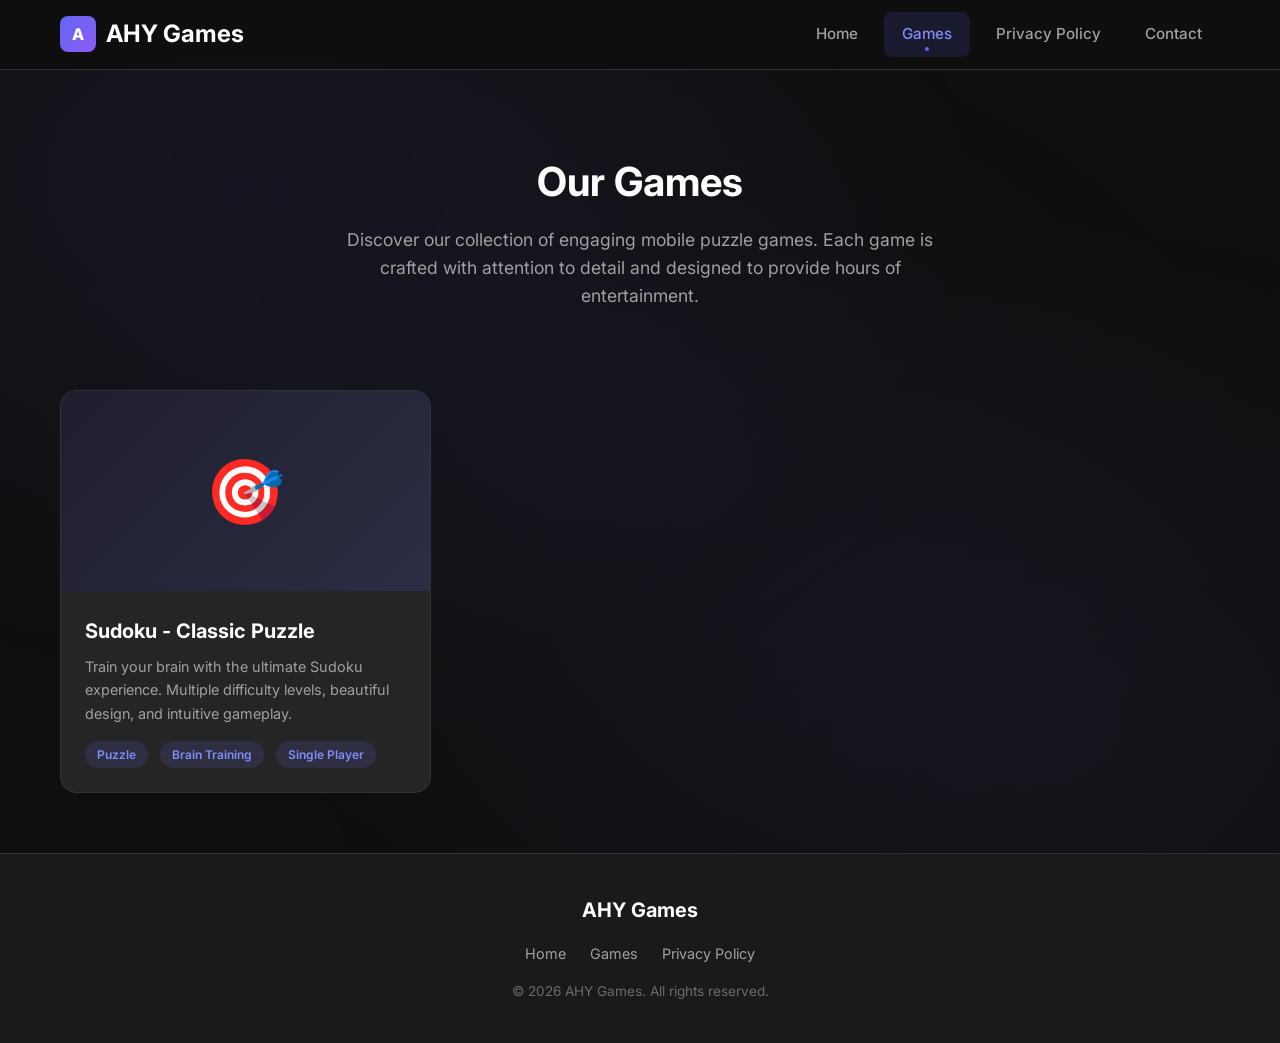
==== games/index.html @ e144e37b "Add files via upload" ====
<!DOCTYPE html>
<html lang="en">
<head>
    <meta charset="UTF-8">
    <meta name="viewport" content="width=device-width, initial-scale=1.0">
    <title>Games - AHY Games</title>
    <meta name="description" content="Browse all games by AHY Games - Engaging mobile puzzle games for iOS and Android">
    <link rel="stylesheet" href="../css/styles.css">
    <link rel="preconnect" href="https://fonts.googleapis.com">
    <link rel="preconnect" href="https://fonts.gstatic.com" crossorigin>
    <link href="https://fonts.googleapis.com/css2?family=Inter:wght@400;500;600;700;800&display=swap" rel="stylesheet">
</head>
<body>
    <header>
        <div class="container nav-container">
            <a href="../index.html" class="logo">
                <span class="logo-icon">A</span>
                AHY Games
            </a>
            <button class="mobile-menu-btn" onclick="toggleMenu()">☰</button>
            <nav id="mainNav">
                <a href="../index.html">Home</a>
                <a href="index.html" class="active">Games</a>
                <a href="sudoku/privacy-policy.html">Privacy Policy</a>
                <a href="../index.html#contact">Contact</a>
            </nav>
        </div>
    </header>

    <main>
        <section class="page-header">
            <div class="container">
                <h1 class="page-title">Our Games</h1>
                <p class="page-description">
                    Discover our collection of engaging mobile puzzle games. 
                    Each game is crafted with attention to detail and designed to provide hours of entertainment.
                </p>
            </div>
        </section>

        <section class="container">
            <div class="games-grid">
                <a href="sudoku/index.html" class="game-card">
                    <div class="game-card-image">🎯</div>
                    <div class="game-card-content">
                        <h3 class="game-card-title">Sudoku - Classic Puzzle</h3>
                        <p class="game-card-description">
                            Train your brain with the ultimate Sudoku experience. Multiple difficulty levels, 
                            beautiful design, and intuitive gameplay.
                        </p>
                        <div class="game-card-meta">
                            <span class="tag">Puzzle</span>
                            <span class="tag">Brain Training</span>
                            <span class="tag">Single Player</span>
                        </div>
                    </div>
                </a>
            </div>
        </section>
    </main>

    <footer>
        <div class="container footer-content">
            <div class="footer-logo">AHY Games</div>
            <div class="footer-links">
                <a href="../index.html">Home</a>
                <a href="index.html">Games</a>
                <a href="sudoku/privacy-policy.html">Privacy Policy</a>
            </div>
            <p class="footer-copyright">© 2026 AHY Games. All rights reserved.</p>
        </div>
    </footer>

    <script>
        function toggleMenu() {
            document.getElementById('mainNav').classList.toggle('active');
        }
    </script>
</body>
</html>
---- css/styles.css ----
/* AHY Games - Modern Developer Website Styles */

:root {
    /* Color Palette */
    --bg-primary: #0f0f0f;
    --bg-secondary: #1a1a1a;
    --bg-card: #252525;
    --bg-card-hover: #2d2d2d;
    --text-primary: #ffffff;
    --text-secondary: #a0a0a0;
    --text-muted: #6b6b6b;
    --accent: #6366f1;
    --accent-hover: #818cf8;
    --accent-gradient: linear-gradient(135deg, #6366f1 0%, #8b5cf6 100%);
    --border-color: #333333;
    --shadow: 0 4px 20px rgba(0, 0, 0, 0.3);
    --shadow-hover: 0 8px 30px rgba(99, 102, 241, 0.15);
    
    /* Spacing */
    --container-width: 1200px;
    --header-height: 70px;
}

* {
    margin: 0;
    padding: 0;
    box-sizing: border-box;
}

html {
    scroll-behavior: smooth;
}

body {
    font-family: 'Inter', -apple-system, BlinkMacSystemFont, 'Segoe UI', Roboto, sans-serif;
    background-color: var(--bg-primary);
    color: var(--text-primary);
    line-height: 1.6;
    min-height: 100vh;
}

/* Background Pattern */
body::before {
    content: '';
    position: fixed;
    top: 0;
    left: 0;
    width: 100%;
    height: 100%;
    background: 
        radial-gradient(ellipse at 20% 20%, rgba(99, 102, 241, 0.08) 0%, transparent 50%),
        radial-gradient(ellipse at 80% 80%, rgba(139, 92, 246, 0.06) 0%, transparent 50%),
        radial-gradient(ellipse at 50% 50%, rgba(99, 102, 241, 0.03) 0%, transparent 70%);
    pointer-events: none;
    z-index: -1;
}

/* Container */
.container {
    max-width: var(--container-width);
    margin: 0 auto;
    padding: 0 20px;
}

/* Header & Navigation */
header {
    position: fixed;
    top: 0;
    left: 0;
    right: 0;
    height: var(--header-height);
    background: rgba(15, 15, 15, 0.85);
    backdrop-filter: blur(20px);
    border-bottom: 1px solid var(--border-color);
    z-index: 1000;
}

.nav-container {
    display: flex;
    justify-content: space-between;
    align-items: center;
    height: 100%;
}

.logo {
    font-size: 1.5rem;
    font-weight: 700;
    color: var(--text-primary);
    text-decoration: none;
    display: flex;
    align-items: center;
    gap: 10px;
}

.logo-icon {
    width: 36px;
    height: 36px;
    background: var(--accent-gradient);
    border-radius: 8px;
    display: flex;
    align-items: center;
    justify-content: center;
    font-weight: 800;
    font-size: 1rem;
}

nav {
    display: flex;
    gap: 8px;
}

nav a {
    color: var(--text-secondary);
    text-decoration: none;
    padding: 10px 18px;
    border-radius: 8px;
    font-weight: 500;
    font-size: 0.95rem;
    transition: all 0.3s ease;
    position: relative;
}

nav a:hover {
    color: var(--text-primary);
    background: rgba(99, 102, 241, 0.1);
}

nav a.active {
    color: var(--accent-hover);
    background: rgba(99, 102, 241, 0.15);
}

nav a.active::after {
    content: '';
    position: absolute;
    bottom: 6px;
    left: 50%;
    transform: translateX(-50%);
    width: 4px;
    height: 4px;
    background: var(--accent);
    border-radius: 50%;
}

/* Mobile Navigation */
.mobile-menu-btn {
    display: none;
    background: none;
    border: none;
    color: var(--text-primary);
    font-size: 1.5rem;
    cursor: pointer;
    padding: 8px;
}

/* Main Content */
main {
    padding-top: calc(var(--header-height) + 40px);
    padding-bottom: 60px;
    min-height: calc(100vh - var(--header-height));
}

/* Hero Section */
.hero {
    text-align: center;
    padding: 60px 20px;
}

.hero-title {
    font-size: 3.5rem;
    font-weight: 800;
    margin-bottom: 20px;
    background: var(--accent-gradient);
    -webkit-background-clip: text;
    -webkit-text-fill-color: transparent;
    background-clip: text;
    letter-spacing: -0.02em;
}

.hero-subtitle {
    font-size: 1.25rem;
    color: var(--text-secondary);
    max-width: 600px;
    margin: 0 auto 40px;
}

/* Button Styles */
.btn {
    display: inline-flex;
    align-items: center;
    gap: 10px;
    padding: 14px 28px;
    border-radius: 12px;
    font-weight: 600;
    font-size: 1rem;
    text-decoration: none;
    transition: all 0.3s ease;
    border: none;
    cursor: pointer;
}

.btn-primary {
    background: var(--accent-gradient);
    color: white;
    box-shadow: 0 4px 15px rgba(99, 102, 241, 0.3);
}

.btn-primary:hover {
    transform: translateY(-2px);
    box-shadow: 0 6px 25px rgba(99, 102, 241, 0.4);
}

.btn-secondary {
    background: var(--bg-card);
    color: var(--text-primary);
    border: 1px solid var(--border-color);
}

.btn-secondary:hover {
    background: var(--bg-card-hover);
    border-color: var(--accent);
}

/* Games Grid */
.games-grid {
    display: grid;
    grid-template-columns: repeat(auto-fill, minmax(320px, 1fr));
    gap: 24px;
    margin-top: 40px;
}

/* Game Card */
.game-card {
    background: var(--bg-card);
    border-radius: 16px;
    overflow: hidden;
    border: 1px solid var(--border-color);
    transition: all 0.4s ease;
    text-decoration: none;
    display: block;
}

.game-card:hover {
    transform: translateY(-8px);
    box-shadow: var(--shadow-hover);
    border-color: var(--accent);
}

.game-card-image {
    width: 100%;
    height: 200px;
    background: linear-gradient(135deg, #1e1e2e 0%, #2d2d44 100%);
    display: flex;
    align-items: center;
    justify-content: center;
    font-size: 4rem;
}

.game-card-content {
    padding: 24px;
}

.game-card-title {
    font-size: 1.25rem;
    font-weight: 700;
    color: var(--text-primary);
    margin-bottom: 8px;
}

.game-card-description {
    color: var(--text-secondary);
    font-size: 0.9rem;
    margin-bottom: 16px;
}

.game-card-meta {
    display: flex;
    gap: 12px;
    flex-wrap: wrap;
}

.tag {
    background: rgba(99, 102, 241, 0.15);
    color: var(--accent-hover);
    padding: 4px 12px;
    border-radius: 20px;
    font-size: 0.75rem;
    font-weight: 600;
}

/* Page Headers */
.page-header {
    text-align: center;
    padding: 40px 20px;
}

.page-title {
    font-size: 2.5rem;
    font-weight: 700;
    margin-bottom: 12px;
    color: var(--text-primary);
}

.page-description {
    color: var(--text-secondary);
    font-size: 1.1rem;
    max-width: 600px;
    margin: 0 auto;
}

/* Game Detail Page */
.game-detail {
    max-width: 900px;
    margin: 0 auto;
    padding: 0 20px;
}

.game-hero {
    display: grid;
    grid-template-columns: 300px 1fr;
    gap: 40px;
    margin-bottom: 50px;
    align-items: start;
}

.game-icon-large {
    width: 100%;
    aspect-ratio: 1;
    background: linear-gradient(135deg, #1e1e2e 0%, #2d2d44 100%);
    border-radius: 24px;
    display: flex;
    align-items: center;
    justify-content: center;
    font-size: 6rem;
    border: 1px solid var(--border-color);
}

.game-info h1 {
    font-size: 2.5rem;
    font-weight: 800;
    margin-bottom: 8px;
}

.game-developer {
    color: var(--text-secondary);
    font-size: 1.1rem;
    margin-bottom: 24px;
}

.game-description {
    color: var(--text-secondary);
    font-size: 1.05rem;
    line-height: 1.8;
    margin-bottom: 24px;
}

/* Features List */
.features {
    margin: 40px 0;
}

.features h2 {
    font-size: 1.5rem;
    margin-bottom: 20px;
    color: var(--text-primary);
}

.features-list {
    display: grid;
    grid-template-columns: repeat(auto-fit, minmax(250px, 1fr));
    gap: 16px;
}

.feature-item {
    display: flex;
    align-items: center;
    gap: 12px;
    padding: 16px;
    background: var(--bg-card);
    border-radius: 12px;
    border: 1px solid var(--border-color);
}

.feature-icon {
    width: 40px;
    height: 40px;
    background: rgba(99, 102, 241, 0.15);
    border-radius: 10px;
    display: flex;
    align-items: center;
    justify-content: center;
    font-size: 1.2rem;
    flex-shrink: 0;
}

.feature-text {
    color: var(--text-secondary);
    font-size: 0.95rem;
}

/* Screenshots Section */
.screenshots {
    margin: 50px 0;
}

.screenshots h2 {
    font-size: 1.5rem;
    margin-bottom: 20px;
    color: var(--text-primary);
}

.screenshots-grid {
    display: grid;
    grid-template-columns: repeat(auto-fill, minmax(200px, 1fr));
    gap: 16px;
}

.screenshot {
    aspect-ratio: 9/16;
    background: linear-gradient(135deg, #1e1e2e 0%, #2d2d44 100%);
    border-radius: 12px;
    border: 1px solid var(--border-color);
    display: flex;
    align-items: center;
    justify-content: center;
    font-size: 3rem;
    color: var(--text-muted);
    transition: all 0.3s ease;
}

.screenshot:hover {
    border-color: var(--accent);
    transform: scale(1.02);
}

/* Privacy Policy Page */
.privacy-content {
    max-width: 800px;
    margin: 0 auto;
    padding: 0 20px;
}

.privacy-content h1 {
    font-size: 2rem;
    margin-bottom: 8px;
}

.privacy-content h2 {
    font-size: 1.4rem;
    margin-top: 30px;
    margin-bottom: 12px;
    color: var(--text-primary);
}

.privacy-content p {
    color: var(--text-secondary);
    margin-bottom: 16px;
    line-height: 1.8;
}

.privacy-content ul {
    margin-bottom: 20px;
    padding-left: 24px;
}

.privacy-content li {
    color: var(--text-secondary);
    margin-bottom: 8px;
    line-height: 1.6;
}

/* Footer */
footer {
    background: var(--bg-secondary);
    border-top: 1px solid var(--border-color);
    padding: 40px 20px;
    text-align: center;
    margin-top: auto;
}

.footer-content {
    display: flex;
    flex-direction: column;
    align-items: center;
    gap: 16px;
}

.footer-logo {
    font-size: 1.25rem;
    font-weight: 700;
    color: var(--text-primary);
}

.footer-links {
    display: flex;
    gap: 24px;
    flex-wrap: wrap;
    justify-content: center;
}

.footer-links a {
    color: var(--text-secondary);
    text-decoration: none;
    font-size: 0.9rem;
    transition: color 0.3s ease;
}

.footer-links a:hover {
    color: var(--accent-hover);
}

.footer-copyright {
    color: var(--text-muted);
    font-size: 0.85rem;
}

/* Contact Section */
.contact-section {
    max-width: 600px;
    margin: 0 auto;
    padding: 40px 20px;
}

.contact-form {
    background: var(--bg-card);
    padding: 32px;
    border-radius: 16px;
    border: 1px solid var(--border-color);
}

.form-group {
    margin-bottom: 20px;
}

.form-group label {
    display: block;
    color: var(--text-primary);
    margin-bottom: 8px;
    font-weight: 500;
}

.form-group input,
.form-group textarea {
    width: 100%;
    padding: 14px 16px;
    background: var(--bg-secondary);
    border: 1px solid var(--border-color);
    border-radius: 10px;
    color: var(--text-primary);
    font-size: 1rem;
    font-family: inherit;
    transition: border-color 0.3s ease;
}

.form-group input:focus,
.form-group textarea:focus {
    outline: none;
    border-color: var(--accent);
}

.form-group textarea {
    min-height: 150px;
    resize: vertical;
}

/* Responsive Design */
@media (max-width: 768px) {
    .hero-title {
        font-size: 2.5rem;
    }
    
    .hero-subtitle {
        font-size: 1rem;
    }
    
    .nav-container {
        position: relative;
    }
    
    nav {
        position: absolute;
        top: 100%;
        left: 0;
        right: 0;
        background: var(--bg-secondary);
        border-bottom: 1px solid var(--border-color);
        flex-direction: column;
        padding: 16px;
        gap: 4px;
        display: none;
    }
    
    nav.active {
        display: flex;
    }
    
    nav a {
        padding: 12px 16px;
    }
    
    .mobile-menu-btn {
        display: block;
    }
    
    .game-hero {
        grid-template-columns: 1fr;
        text-align: center;
    }
    
    .game-icon-large {
        max-width: 200px;
        margin: 0 auto;
    }
    
    .game-info h1 {
        font-size: 2rem;
    }
    
    .page-title {
        font-size: 2rem;
    }
    
    .games-grid {
        grid-template-columns: 1fr;
    }
    
    .features-list {
        grid-template-columns: 1fr;
    }
}

@media (max-width: 480px) {
    .container {
        padding: 0 16px;
    }
    
    .hero {
        padding: 40px 16px;
    }
    
    .hero-title {
        font-size: 2rem;
    }
    
    .btn {
        width: 100%;
        justify-content: center;
    }
}

/* Animations */
@keyframes fadeInUp {
    from {
        opacity: 0;
        transform: translateY(20px);
    }
    to {
        opacity: 1;
        transform: translateY(0);
    }
}

.hero, .page-header, .game-card, .feature-item {
    animation: fadeInUp 0.6s ease forwards;
}

.game-card:nth-child(1) { animation-delay: 0.1s; }
.game-card:nth-child(2) { animation-delay: 0.2s; }
.game-card:nth-child(3) { animation-delay: 0.3s; }
.game-card:nth-child(4) { animation-delay: 0.4s; }
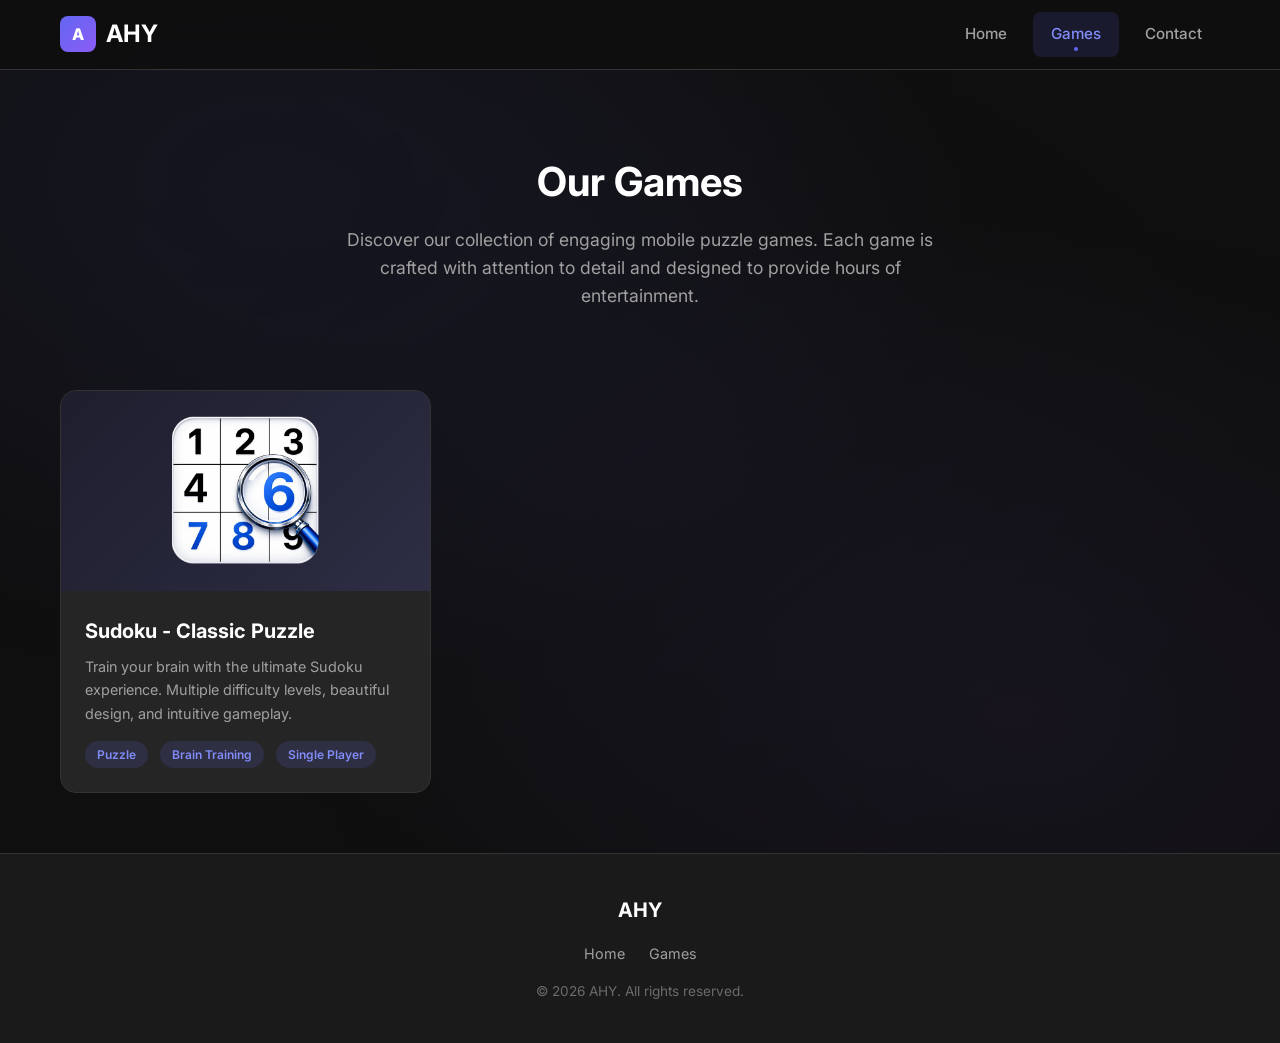
==== commit b00ec596: "Add files via upload" ====
--- a/games/index.html
+++ b/games/index.html
@@ -3,25 +3,41 @@
 <head>
     <meta charset="UTF-8">
     <meta name="viewport" content="width=device-width, initial-scale=1.0">
-    <title>Games - AHY Games</title>
-    <meta name="description" content="Browse all games by AHY Games - Engaging mobile puzzle games for iOS and Android">
+    <title>Games - AHY</title>
+    <meta name="description" content="Browse all games by AHY - Engaging mobile puzzle games for iOS and Android">
     <link rel="stylesheet" href="../css/styles.css">
     <link rel="preconnect" href="https://fonts.googleapis.com">
     <link rel="preconnect" href="https://fonts.gstatic.com" crossorigin>
     <link href="https://fonts.googleapis.com/css2?family=Inter:wght@400;500;600;700;800&display=swap" rel="stylesheet">
+    <style>
+        .game-card-image {
+            width: 100%;
+            height: 200px;
+            background: linear-gradient(135deg, #1e1e2e 0%, #2d2d44 100%);
+            display: flex;
+            align-items: center;
+            justify-content: center;
+            overflow: hidden;
+            padding: 20px;
+        }
+        .game-card-image img {
+            max-width: 100%;
+            max-height: 100%;
+            object-fit: contain;
+        }
+    </style>
 </head>
 <body>
     <header>
         <div class="container nav-container">
             <a href="../index.html" class="logo">
                 <span class="logo-icon">A</span>
-                AHY Games
+                AHY
             </a>
             <button class="mobile-menu-btn" onclick="toggleMenu()">☰</button>
             <nav id="mainNav">
                 <a href="../index.html">Home</a>
                 <a href="index.html" class="active">Games</a>
-                <a href="sudoku/privacy-policy.html">Privacy Policy</a>
                 <a href="../index.html#contact">Contact</a>
             </nav>
         </div>
@@ -41,7 +57,9 @@
         <section class="container">
             <div class="games-grid">
                 <a href="sudoku/index.html" class="game-card">
-                    <div class="game-card-image">🎯</div>
+                    <div class="game-card-image">
+                        <img src="../images/icon.png" alt="Sudoku - Classic Puzzle">
+                    </div>
                     <div class="game-card-content">
                         <h3 class="game-card-title">Sudoku - Classic Puzzle</h3>
                         <p class="game-card-description">
@@ -61,13 +79,12 @@
 
     <footer>
         <div class="container footer-content">
-            <div class="footer-logo">AHY Games</div>
+            <div class="footer-logo">AHY</div>
             <div class="footer-links">
                 <a href="../index.html">Home</a>
                 <a href="index.html">Games</a>
-                <a href="sudoku/privacy-policy.html">Privacy Policy</a>
             </div>
-            <p class="footer-copyright">© 2026 AHY Games. All rights reserved.</p>
+            <p class="footer-copyright">© 2026 AHY. All rights reserved.</p>
         </div>
     </footer>
 
--- a/css/styles.css
+++ b/css/styles.css
@@ -1,4 +1,4 @@
-/* AHY Games - Modern Developer Website Styles */
+/* AHY - Modern Developer Website Styles */
 
 :root {
     /* Color Palette */
